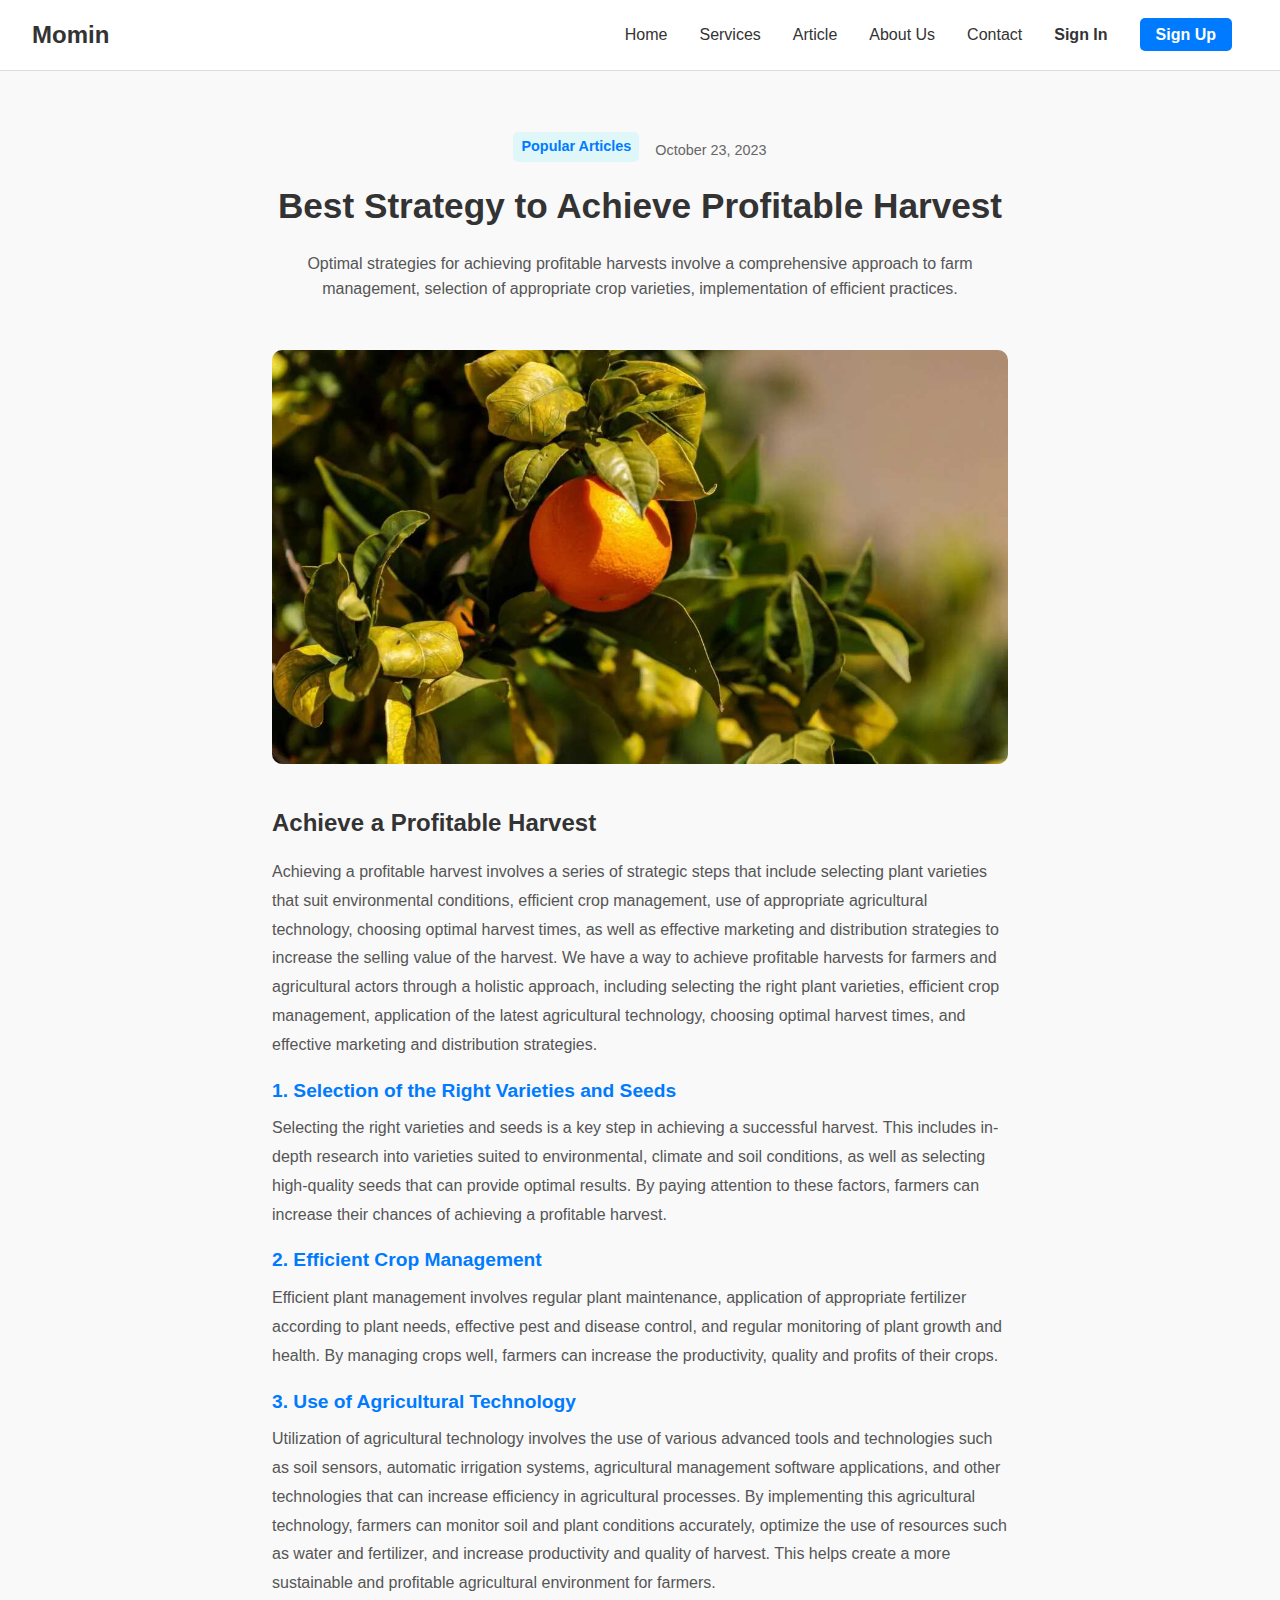
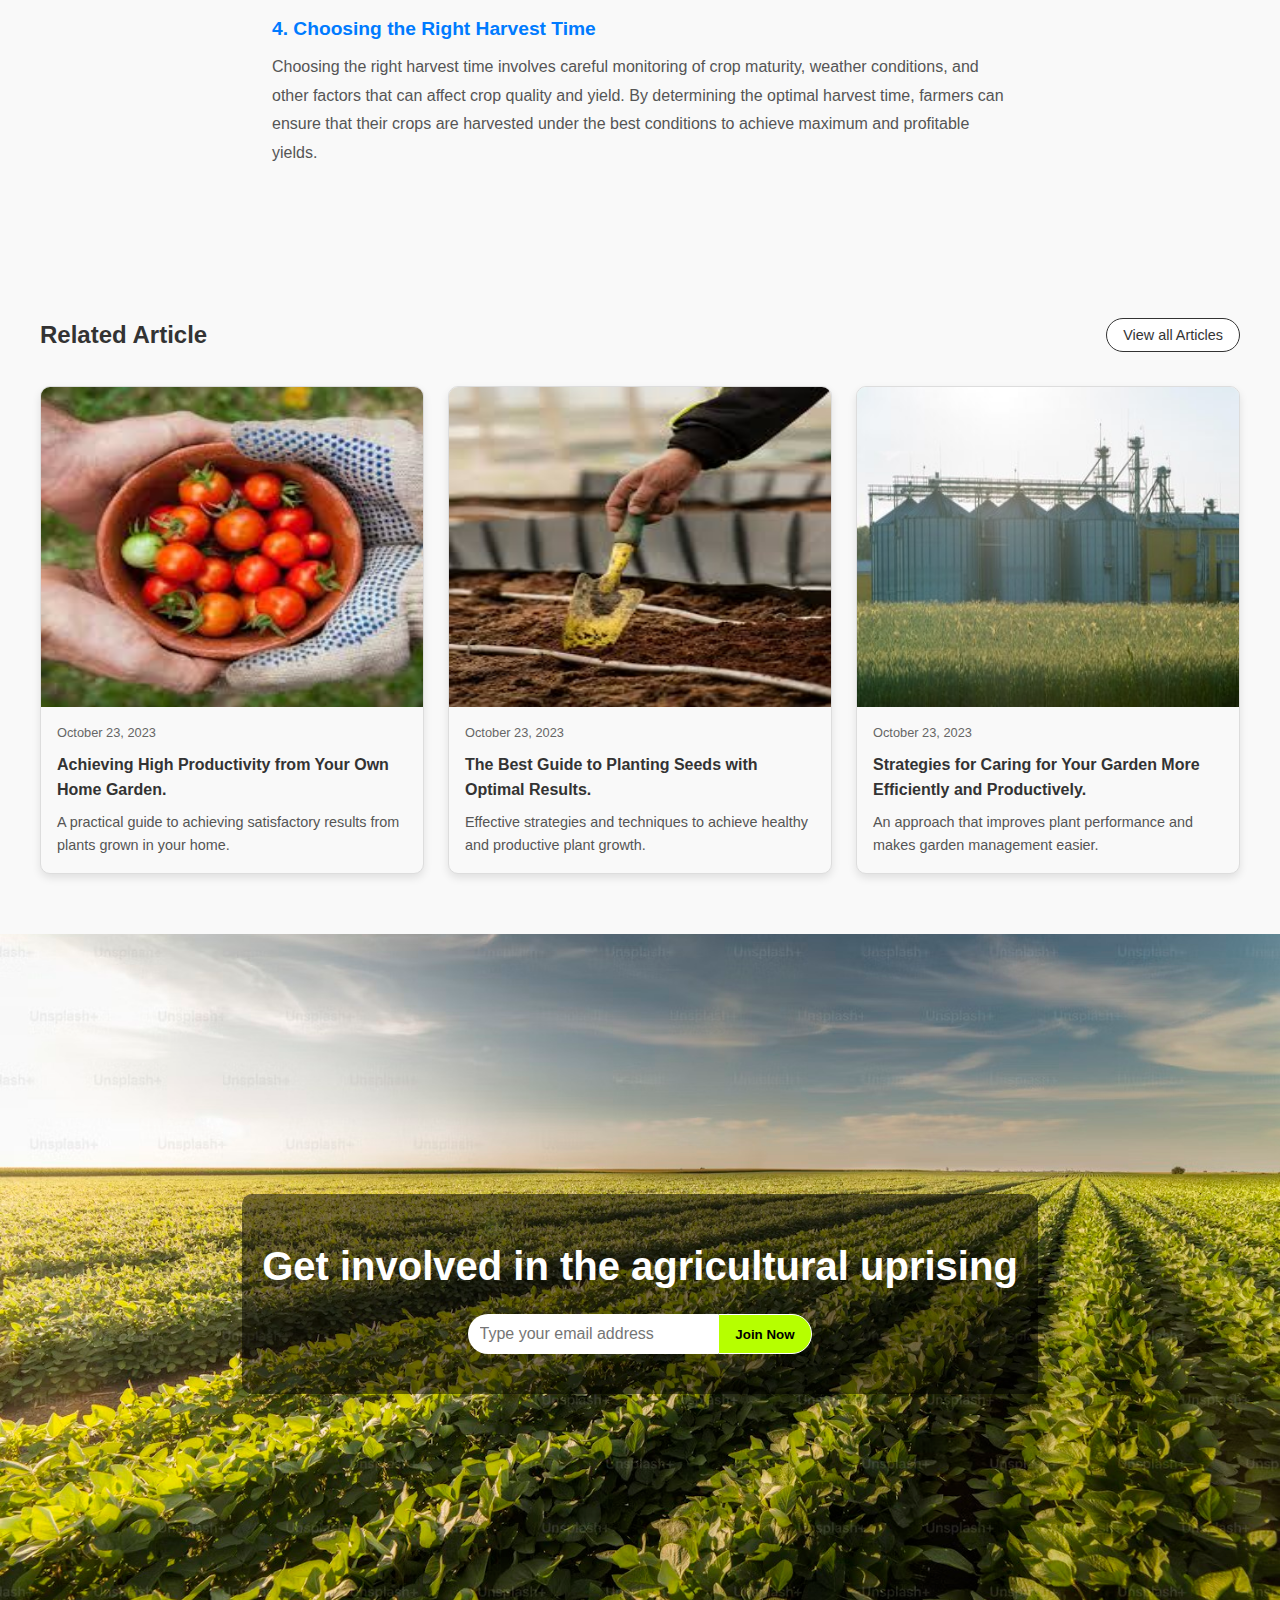
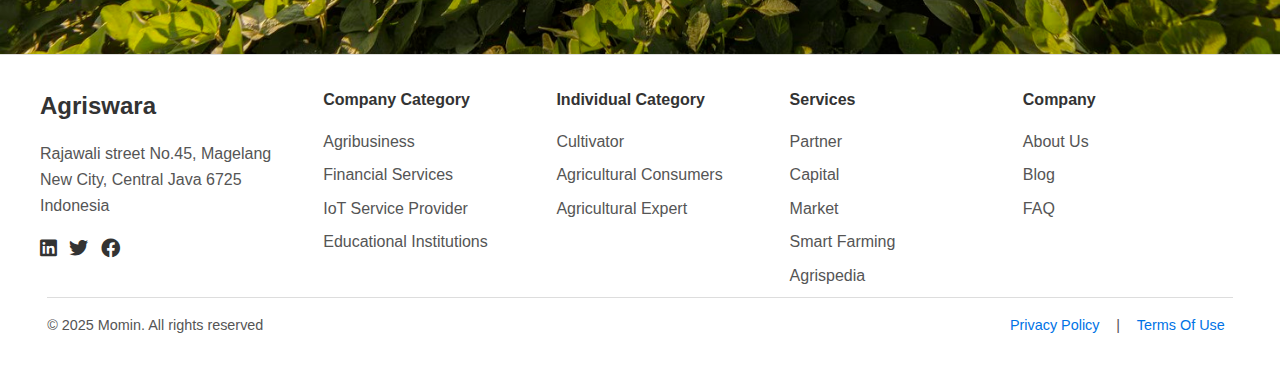
==== index.html @ ab1194a1 "Add files via upload" ====
<!DOCTYPE html>
<html lang="en">

<head>
    <meta charset="UTF-8">
    <meta name="viewport" content="width=device-width, initial-scale=1.0">
    <title>Profitable Harvest Article</title>
    <link rel="stylesheet" href="css/style.css">
    <link rel="icon" type="image/png" href="img/fav.png"> 
    <link
    href="https://cdnjs.cloudflare.com/ajax/libs/font-awesome/6.0.0-beta3/css/all.min.css"
    rel="stylesheet"
/>

</head>

<body>
    <header class="site-header">
        <div class="logo">Momin</div>
        <nav>
            <ul>
                <li><a href="index.html">Home</a></li>
                <li><a href="services.html">Services</a></li>
                <li><a href="article.html">Article</a></li>
                <li><a href="about.html">About Us</a></li>
                <li><a href="contact.html">Contact</a></li>
                <li><a href="signin.html" class="sign-in">Sign In</a></li>
                <li><a href="signup.html" class="sign-up">Sign Up</a></li>
            </ul>
        </nav>
    </header>

    <main class="content">
        <article>
            <div class="article-header">
                <div id="popular">
                    <span class="tag">Popular Articles</span>
                <span class="date">October 23, 2023</span>
                </div>
                
                <h1>Best Strategy to Achieve Profitable Harvest</h1>
                <p>Optimal strategies for achieving profitable harvests involve a comprehensive approach to farm
                    management, selection of appropriate crop varieties, implementation of efficient practices.</p>
            </div>
            <div class="article-image">
                <img src="img/orange.jpg" alt="Orange in harvest">
            </div>
            <div class="article-body">
                <h2>Achieve a Profitable Harvest</h2>
                <p>Achieving a profitable harvest involves a series of strategic steps that include selecting plant
                    varieties that suit environmental conditions, efficient crop management, use of appropriate
                    agricultural technology, choosing optimal harvest times, as well as effective marketing and
                    distribution strategies to increase the selling value of the harvest.
                    We have a way to achieve profitable harvests for farmers and agricultural actors through a holistic
                    approach, including selecting the right plant varieties, efficient crop management, application of
                    the latest agricultural technology, choosing optimal harvest times, and effective marketing and
                    distribution strategies.</p>

                <h3>1. Selection of the Right Varieties and Seeds</h3>
                <p>Selecting the right varieties and seeds is a key step in achieving a successful harvest. This includes in-depth research into varieties suited to environmental, climate and soil conditions, as well as selecting high-quality seeds that can provide optimal results. By paying attention to these factors, farmers can increase their chances of achieving a profitable harvest.</p>

                <h3>2. Efficient Crop Management</h3>
                <p>Efficient plant management involves regular plant maintenance, application of appropriate fertilizer according to plant needs, effective pest and disease control, and regular monitoring of plant growth and health. By managing crops well, farmers can increase the productivity, quality and profits of their crops.</p>

                <h3>3. Use of Agricultural Technology</h3>
                <p>Utilization of agricultural technology involves the use of various advanced tools and technologies such as soil sensors, automatic irrigation systems, agricultural management software applications, and other technologies that can increase efficiency in agricultural processes.
                    By implementing this agricultural technology, farmers can monitor soil and plant conditions accurately, optimize the use of resources such as water and fertilizer, and increase productivity and quality of harvest. This helps create a more sustainable and profitable agricultural environment for farmers.</p>

                <h3>4. Choosing the Right Harvest Time</h3>
                <p>Choosing the right harvest time involves careful monitoring of crop maturity, weather conditions, and other factors that can affect crop quality and yield. By determining the optimal harvest time, farmers can ensure that their crops are harvested under the best conditions to achieve maximum and profitable yields.</p>
            </div>
        </article>


        
    </main>


    <!-- Second section start from here -->
        <section class="related-articles">
            <div class="section-header">
                <h2>Related Article</h2>
                <button class="view-all-btn">View all Articles</button>
            </div>
            <div class="articles-container">
                <div class="article-card">
                    <img src="img/tomatoes.jpg" alt="Tomatoes in a bowl">
                    <div class="article-info">
                        <span class="article-date">October 23, 2023</span>
                        <h3>Achieving High Productivity from Your Own Home Garden.</h3>
                        <p>A practical guide to achieving satisfactory results from plants grown in your home.</p>
                    </div>
                </div>
                <div class="article-card">
                    <img src="img/planting.jpg" alt="Planting seeds with a spade">
                    <div class="article-info">
                        <span class="article-date">October 23, 2023</span>
                        <h3>The Best Guide to Planting Seeds with Optimal Results.</h3>
                        <p>Effective strategies and techniques to achieve healthy and productive plant growth.</p>
                    </div>
                </div>
                <div class="article-card">
                    <img src="img/silos.jpg" alt="Farm silos in a field">
                    <div class="article-info">
                        <span class="article-date">October 23, 2023</span>
                        <h3>Strategies for Caring for Your Garden More Efficiently and Productively.</h3>
                        <p>An approach that improves plant performance and makes garden management easier.</p>
                    </div>
                </div>
            </div>
        </section>

        <!-- Second section end from here -->



        <!-- Thirt section start form here -->

        <section class="hero-section">
            <div class="hero-content">
                <h1>Get involved in the agricultural uprising</h1>
                <div class="email-form">
                    <input type="email" id="email-input" placeholder="Type your email address">
                    <button id="join-now-btn">Join Now</button>
                </div>
            </div>
        </section>


        <!-- Thirt section end form here -->



<!--  Main code Section end here -->

    <!-- Footer Section Start here -->
    <button id="backToTop">↑ Top</button>


    <footer class="footer-section">
        <div class="footer-container">
            <!-- Left Section -->
            <div class="footer-left">
                <h3>Agriswara</h3>
                <address>
                    Rajawali street No.45, Magelang<br>
                    New City, Central Java 6725<br>
                    Indonesia
                </address>
                <div class="social-icons">
                    <a href="#"><i class="fab fa-linkedin"></i></a>
                    <a href="#"><i class="fab fa-twitter"></i></a>
                    <a href="#"><i class="fab fa-facebook"></i></a>
                </div>
            </div>

            <!-- Middle Sections -->
            <div class="footer-column">
                <h4>Company Category</h4>
                <ul>
                    <li>Agribusiness</li>
                    <li>Financial Services</li>
                    <li>IoT Service Provider</li>
                    <li>Educational Institutions</li>
                </ul>
            </div>
            <div class="footer-column">
                <h4>Individual Category</h4>
                <ul>
                    <li>Cultivator</li>
                    <li>Agricultural Consumers</li>
                    <li>Agricultural Expert</li>
                </ul>
            </div>
            <div class="footer-column">
                <h4>Services</h4>
                <ul>
                    <li>Partner</li>
                    <li>Capital</li>
                    <li>Market</li>
                    <li>Smart Farming</li>
                    <li>Agrispedia</li>
                </ul>
            </div>
            <div class="footer-column">
                <h4>Company</h4>
                <ul>
                    <li>About Us</li>
                    <li>Blog</li>
                    <li>FAQ</li>
                </ul>
            </div>
        </div>

        <!-- Copyright Section -->
        <div class="footer-bottom">
            <p>&copy; 2025 Momin. All rights reserved</p>
            <div>
                <a href="#">Privacy Policy</a>
                <span>|</span>
                <a href="#">Terms Of Use</a>
            </div>
        </div>
    </footer>

    <script src="/scripts.js"></script>

</body>

</html>
---- css/style.css ----
/* General Reset */
* {
    margin: 0;
    padding: 0;
    box-sizing: border-box;
}

body {
    font-family: Arial, sans-serif;
    line-height: 1.6;
    background-color: #f9f9f9;
    color: #333;
}

/* Header */
.site-header {
    display: flex;
    justify-content: space-between;
    align-items: center;
    padding: 1rem 2rem;
    background-color: #fff;
    border-bottom: 1px solid #ddd;
}

.site-header .logo {
    font-size: 1.5rem;
    font-weight: bold;
    color: #333;
}

.site-header nav ul {
    display: flex;
    list-style: none;
}

.site-header nav ul li {
    margin: 0 1rem;
}

.site-header nav ul li a {
    text-decoration: none;
    color: #333;
    font-weight: 500;
}

.site-header nav ul li .sign-in,
.site-header nav ul li .sign-up {
    font-weight: bold;
}

.site-header nav ul li .sign-up {
    color: #fff;
    background-color: #007BFF;
    padding: 0.5rem 1rem;
    border-radius: 5px;
}

/* Content */

#popular {
    display: flex;
    justify-content: center;
    align-items: center;
    gap: 1.0rem;
}

.content {
    padding: 2rem;
    max-width: 800px;
    margin: auto;
    padding-top: 60px;
}

.article-header {
    text-align: center;
    margin-bottom: 2rem;
}

.article-header .tag {
    background-color: #E0F7FA;
    color: #007BFF;
    padding: 0.2rem 0.5rem;
    border-radius: 5px;
    font-size: 0.9rem;
    font-weight: bold;
}

.article-header .date {
    display: block;
    margin-top: 0.5rem;
    color: #666;
    font-size: 0.9rem;
}

.article-header h1 {
    font-size: 2.2rem;
    margin: 1rem 0;
}

.article-header p {
    color: #555;
    font-size: 1rem;
}

.article-image img {
    width: 100%;
    border-radius: 10px;
    margin: 1rem 0;
}

.article-body h2 {
    font-size: 1.5rem;
    margin: 1rem 0;
    color: #333;
}

.article-body h3 {
    margin: 1rem 0 0.5rem;
    font-size: 1.2rem;
    color: #007BFF;
}

.article-body p {
    margin-bottom: 1rem;
    line-height: 1.8;
    color: #555;
}


/* <!-- Second section start from here --> */

/* Related Articles Section */
.related-articles {
    max-width: 1200px;
    margin: auto;
    padding-top: 100px;
}

.section-header {
    display: flex;
    justify-content: space-between;
    align-items: center;
    margin-bottom: 2rem;
}

.section-header h2 {
    font-size: 1.5rem;
    font-weight: bold;
}

.view-all-btn {
    background-color: #fff;
    color: #333;
    border: 1px solid #333;
    border-radius: 20px;
    padding: 0.5rem 1rem;
    font-size: 0.9rem;
    cursor: pointer;
    transition: all 0.3s ease;
}

.view-all-btn:hover {
    background-color: #333;
    color: #fff;
}

.articles-container {
    display: flex;
    gap: 1.5rem;
    flex-wrap: wrap;
}

.article-card {
    background-color: #f9f9f9;
    border: 1px solid #ddd;
    border-radius: 10px;
    overflow: hidden;
    width: 32%;
    box-shadow: 0 4px 8px rgba(0, 0, 0, 0.1);
    transition: transform 0.3s ease, box-shadow 0.3s ease;
}

.article-card:hover {
    transform: scale(1.05);
    box-shadow: 0 8px 16px rgba(0, 0, 0, 0.2);
    cursor: pointer;
}

.article-card img {
    width: 100%;
    height: 320px;
    display: block;
}

.article-info {
    padding: 1rem;
}

.article-date {
    font-size: 0.8rem;
    color: #666;
    margin-bottom: 0.5rem;
    display: block;
}

.article-info h3 {
    font-size: 1rem;
    margin-bottom: 0.5rem;
    color: #333;
}

.article-info p {
    font-size: 0.9rem;
    color: #555;
}



/* Third section start from here  */
.hero-section {
    margin-top: 60px;
    position: relative;
    background: url("/img/farm.jpg"); /* Replace 'farm.jpg' with your background image */
    background-size: cover;
    background-position: center;
    height: 80vh;
    display: flex;
    justify-content: center;
    align-items: center;
}

.hero-content {
    text-align: center;
    color: white;
    padding: 1rem;
    background: rgba(0, 0, 0, 0.5); /* Adds transparency to the background */
    border-radius: 10px;
    padding: 40px 20px;
}

.hero-content h1 {
    font-size: 2.5rem;
    margin-bottom: 1rem;
    font-weight: bold;
}

.email-form {
    display: flex;
    justify-content: center;
    align-items: center;
    margin-top: 1rem;
}

#email-input {
    padding: 0.7rem;
    width: 250px;
    border: none;
    border-radius: 20px 0 0 20px;
    outline: none;
    font-size: 1rem;
}

#join-now-btn {
    padding: 0.7rem 1rem;
    border: 1.7px solid rgb(255, 255, 255);
    background-color: #b6ff00;
    color: black;
    font-weight: bold;
    border-radius: 0 20px 20px 0;
    cursor: pointer;
    transition: all 0.3s ease;
}

#join-now-btn:hover {
    background-color: #90cc00;
}





/* Footer section start from here */
/* Back to top button */
#backToTop {
  position: fixed;
  bottom: 20px;
  right: 20px;
  background-color: #333;
  color: white;
  border: none;
  padding: 10px 15px;
  border-radius: 5px;
  cursor: pointer;
  display:none ; /* Initially hidden */
  font-size: 16px;
  z-index: 1000; /* Ensures it stays on top */
}

#backToTop:hover {
  background-color: #555;
}




/* footer */
.footer-section {
    background-color: #fff;
    padding: 2rem 1rem;
    border-top: 1px solid #ddd;
}

.footer-container {
    display: flex;
    justify-content: space-between;
    flex-wrap: wrap;
    max-width: 1200px;
    margin: 0 auto;
    gap: 1rem;
}

.footer-left {
    flex: 1 1 250px;
}

.footer-left h3 {
    font-size: 1.5rem;
    margin-bottom: 1rem;
}

.footer-left address {
    font-style: normal;
    margin-bottom: 1rem;
    color: #555;
}

.social-icons a {
    color: #333;
    font-size: 1.2rem;
    margin-right: 0.5rem;
    transition: color 0.3s ease;
}

.social-icons a:hover {
    color: #0073e6;
}

.footer-column {
    flex: 1 1 200px;
}

.footer-column h4 {
    font-size: 1rem;
    margin-bottom: 1rem;
}

.footer-column ul {
    list-style: none;
}

.footer-column li {
    margin-bottom: 0.5rem;
    color: #555;
}

.footer-column li:hover {
    color: #000;
    cursor: pointer;
}

.footer-bottom {
    border-top: 1px solid #ddd;
    margin-top: 2rem;
    padding-top: 1rem;
    display: flex;
    justify-content: space-between;
    align-items: center;
    font-size: 0.9rem;
    color: #555;
    width: 95%;
    margin: 0 auto;
}

.footer-bottom a {
    color: #0073e6;
    text-decoration: none;
    margin: 0 0.5rem;
}

.footer-bottom a:hover {
    text-decoration: underline;
}

.footer-bottom span {
    margin: 0 0.3rem;
}






/* Contact page design start from here*/

.contact-section {
    text-align: center;
    padding: 80px 20px;
  }
  
  .container {
    max-width: 1000px;
    margin: 0 auto;
  }
  
  h1 {
    font-size: 30px;
    margin-bottom: 20px;
  }
  
  .address {
    margin-bottom: 30px;
  }
  
  .address span {
    display: block;
    margin: 5px 0;
  }
  
  .form-wrapper {
    display: flex;    
    align-items: center;
  }
  .illustration{
    width: 50%;
  }
  .illustration img {
    max-width: 80%;
  }
  
  form {
    width: 50%;
    display: flex;
    flex-direction: column;
  }
  
  form input, form textarea {
    padding: 10px;
    margin-bottom: 15px;
    border: 1px solid #ccc;
    border-radius: 4px;
    font-size: 14px;
    width: 100%;
  }
  
  form button {
    padding: 10px 15px;
    background: linear-gradient(to right, #4facfe, #00f2fe);
    color: white;
    border: none;
    border-radius: 4px;
    cursor: pointer;
    font-size: 16px;
  }
  
  form button:hover {
    opacity: 0.9;
  }



/* Contact page design end from here*/





/* About page design start form here */
.about-section {
    padding: 50px;
    background-color: #f9f9f9;
  }
  
  .about-header {
    text-align: center;
    margin:40px 0px 20px 0px;
  }
  
  .about-header h1 {
    font-size: 2.9rem;
    color: #333;
  }.about-header p {
    font-size: 1.3rem;
    color: #333;
  }
  
  .about-content {
    display: flex;
    justify-content: space-between;
    align-items: center;
  }
  
  .about-left {
    width: 50%;
    font-size: 1.2rem;
    color: #555;
    padding: 40px;
  }
  
  .about-right {
    width: 50%;
    padding: 80px;
    align-items: center;
  }
  
  .about-right img {
    width: 300px;
    border-radius: 10px;
    margin-left: 100px;
  }
  
 
/* About Experts Section */
.about-experts {
    text-align: center;
    margin: 50px 0px;
    background-color: #f3f1ff;
    padding: 60px 20px;
    border-radius: 10px;
}

.about-experts h2 {
    font-size: 2rem;
    color: #333;
    margin-bottom: 10px;
}

.about-experts #justp {
    font-size: 1rem;
    color: #666;
    margin-bottom: 30px;
    width: 450px;
    margin: 0 auto;
    padding-bottom: 50px;
}

.about-experts .about-team {
    display: flex;
    justify-content: space-around;
    flex-wrap: wrap;
}

.about-experts .about-member {
    text-align: center;
    padding: 20px;
    border-radius: 10px;
    box-shadow: 0 4px 6px rgba(0, 0, 0, 0.1);
    max-width: 300px;
}

.about-experts .about-member img {
    width: 150px;
    height: 150px;
    border-radius: 50%;
    object-fit: cover;
    margin-bottom: 15px;
}

.about-experts .about-member h4 {
    font-size: 1.25rem;
    color: #111;
    margin: 10px 0 5px;
}

.about-experts .about-member h5 {
    font-size: 1rem;
    color: #666;
    margin-bottom: 10px;
}

.about-experts .about-member p {
    font-size: 0.9rem;
    color: #777;
}



/* third section start from here */
.about-third-section {
    display: flex;
    align-items: center;
    justify-content: center;
    padding: 90px 20px;
    background-color: #fff;
  }
  
  .about-third-container {
    display: flex;
    align-items: center;
    gap: 30px;
    max-width: 1200px;
    margin: 0 auto;
  }
  
  .about-third-content {
    width: 50%;
  }
  
  .about-third-subtitle {
    font-size: 18px;
    color: #888;
    margin-bottom: 10px;
  }
  
  .about-third-title {
    font-size: 36px;
    font-weight: bold;
    color: #232323;
    margin-bottom: 20px;
  }
  
  .about-third-cta {
    display: flex;
    align-items: center;
    gap: 20px;
  }
  
  .btn-primary {
    padding: 10px 20px;
    background-color: #6c63ff;
    color: #fff;
    text-decoration: none;
    border-radius: 5px;
    font-weight: bold;
    transition: background-color 0.3s ease;
  }
  
  .btn-primary:hover {
    background-color: #524de4;
  }
  
  .about-third-contact-info {
    font-size: 16px;
    color: #555;
  }
  
  .about-third-contact-info span {
    font-weight: bold;
    color: #000;
  }
  .about-third-image {
    width: 50%;
  }  
  
  .about-third-image img {
    width: 90%;
    border-radius: 80px 0px 80px 0px;
    box-shadow: 0 4px 6px rgba(0, 0, 0, 0.1);
  }
/* third section end from here */



/* Forth section start from here */
.about-four-newsletter-form{
    margin: 0 auto;
    display: flex;
    width: 80%;
    align-items: center;
}
.newsletter-text {
 width: 50%;
}
.newsletter {
    width: 50%;
    display: flex;
    align-items: center;
    justify-content: center;
    gap: 10px;
    background: #f5f5f5;
    padding: 10px;
    border-radius: 50px;
    margin: 20px auto;
  }
  
  /* Styling for email input */
  .subscribe-email-input {
    flex: 1;
    padding: 12px 20px;
    border: 2px solid #A25CF0;
    border-radius: 5px;
    outline: none;
    font-size: 16px;
    width: 250px;
  }
  
  /* Styling for subscribe button */
  .subscribe-btn {
    background: #A25CF0;
    color: white;
    border: none;
    padding: 12px 20px;
    border-radius: 50px;
    cursor: pointer;
    font-size: 16px;
    transition: 0.3s;
  }
  
  /* Hover effect */
  .subscribe-btn:hover {
    background: #524de4;
  }
  
  /* Responsive Design */
  @media (max-width: 480px) {
    .newsletter {
      flex-direction: column;
      padding: 15px;
    }
  
    .email-input {
      width: 100%;
    }
  
    .subscribe-btn {
      width: 100%;
    }
  }
/* Forth section end from here */




/* About page design end form here */




@media (max-width: 768px) {
    .footer-container {
        flex-direction: column;
    }

    .footer-bottom {
        flex-direction: column;
        text-align: center;
    }
}
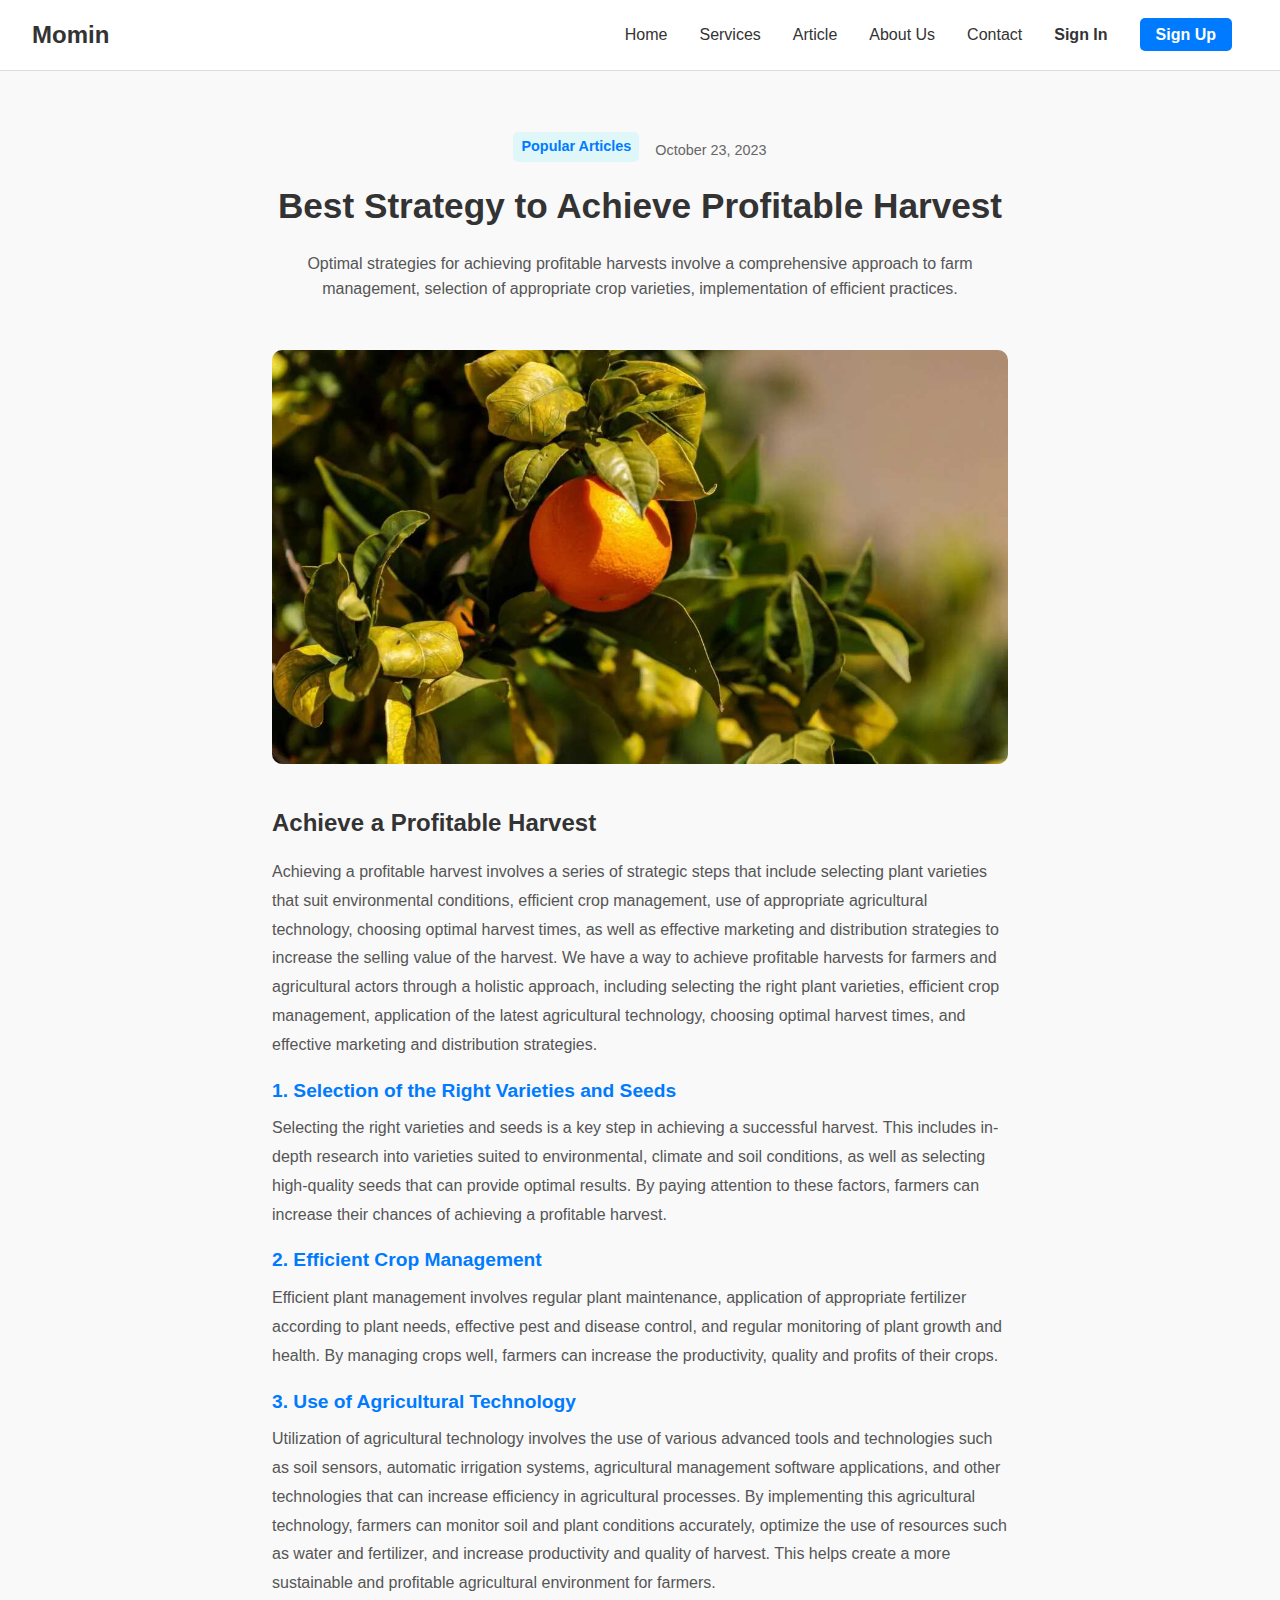
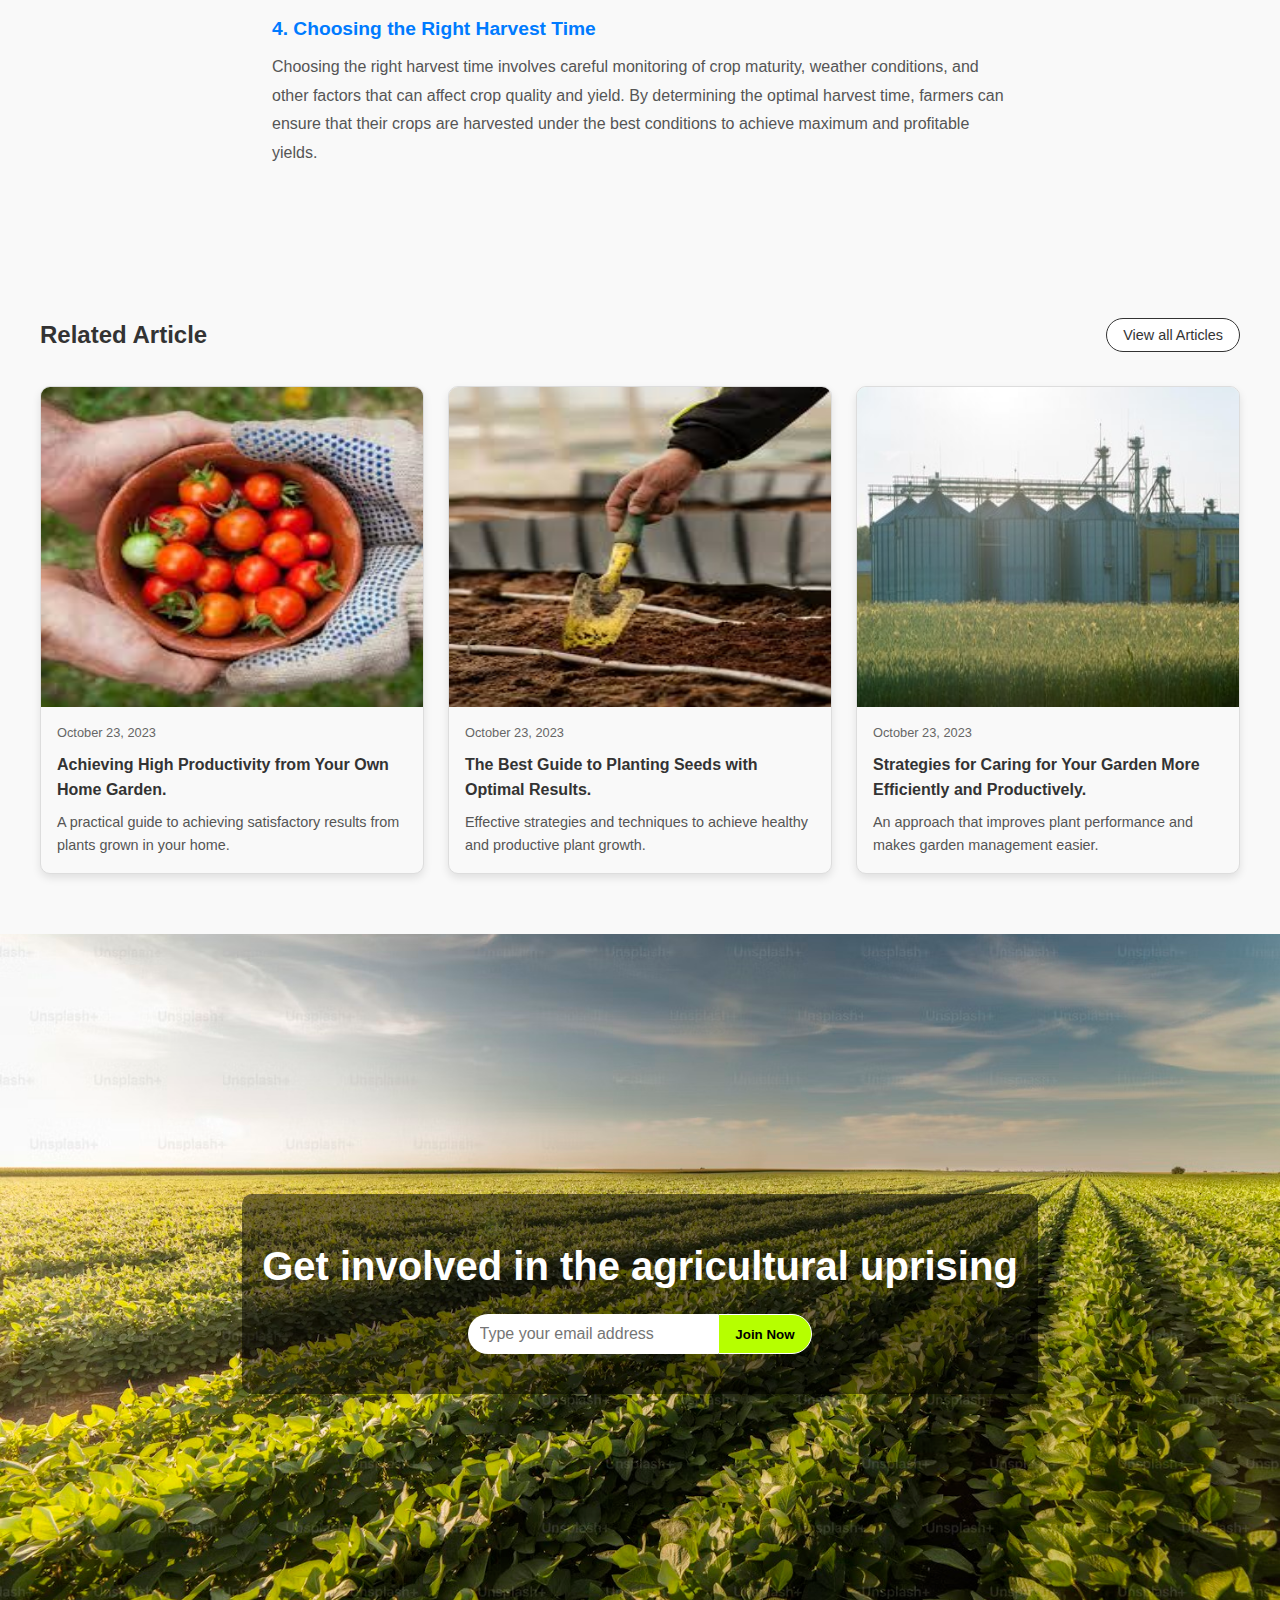
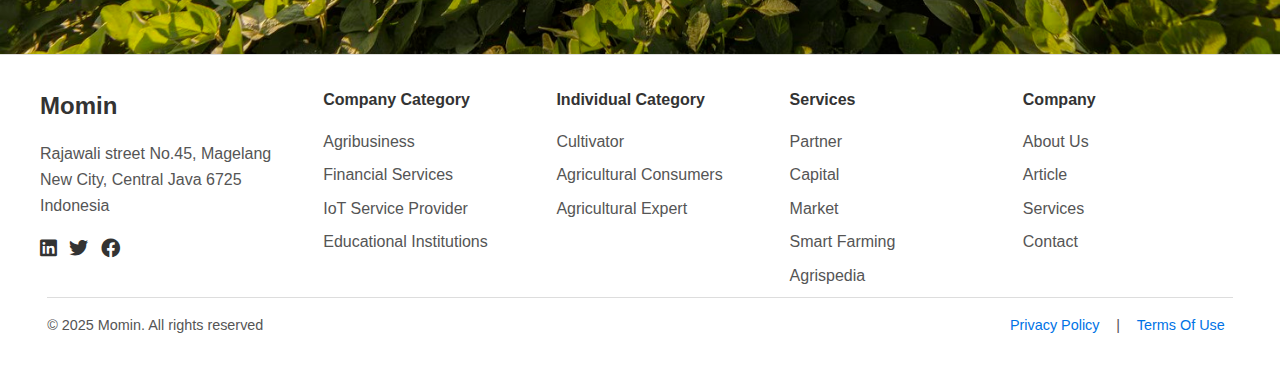
==== commit c901405e: "Add files via upload" ====
--- a/index.html
+++ b/index.html
@@ -141,7 +141,7 @@
         <div class="footer-container">
             <!-- Left Section -->
             <div class="footer-left">
-                <h3>Agriswara</h3>
+                <h3>Momin</h3>
                 <address>
                     Rajawali street No.45, Magelang<br>
                     New City, Central Java 6725<br>
@@ -185,9 +185,10 @@
             <div class="footer-column">
                 <h4>Company</h4>
                 <ul>
-                    <li>About Us</li>
-                    <li>Blog</li>
-                    <li>FAQ</li>
+                    <li><a href="about.html">About Us</a></li>
+                    <li><a href="article.html">Article</a></li>
+                    <li><a href="services.html">Services</a></li>
+                    <li><a href="contact.html">Contact</a></li>
                 </ul>
             </div>
         </div>
--- a/css/style.css
+++ b/css/style.css
@@ -358,6 +358,13 @@
     list-style: none;
 }
 
+.footer-column ul a {
+    text-decoration: none;
+    color: #555;
+}
+
+
+
 .footer-column li {
     margin-bottom: 0.5rem;
     color: #555;
